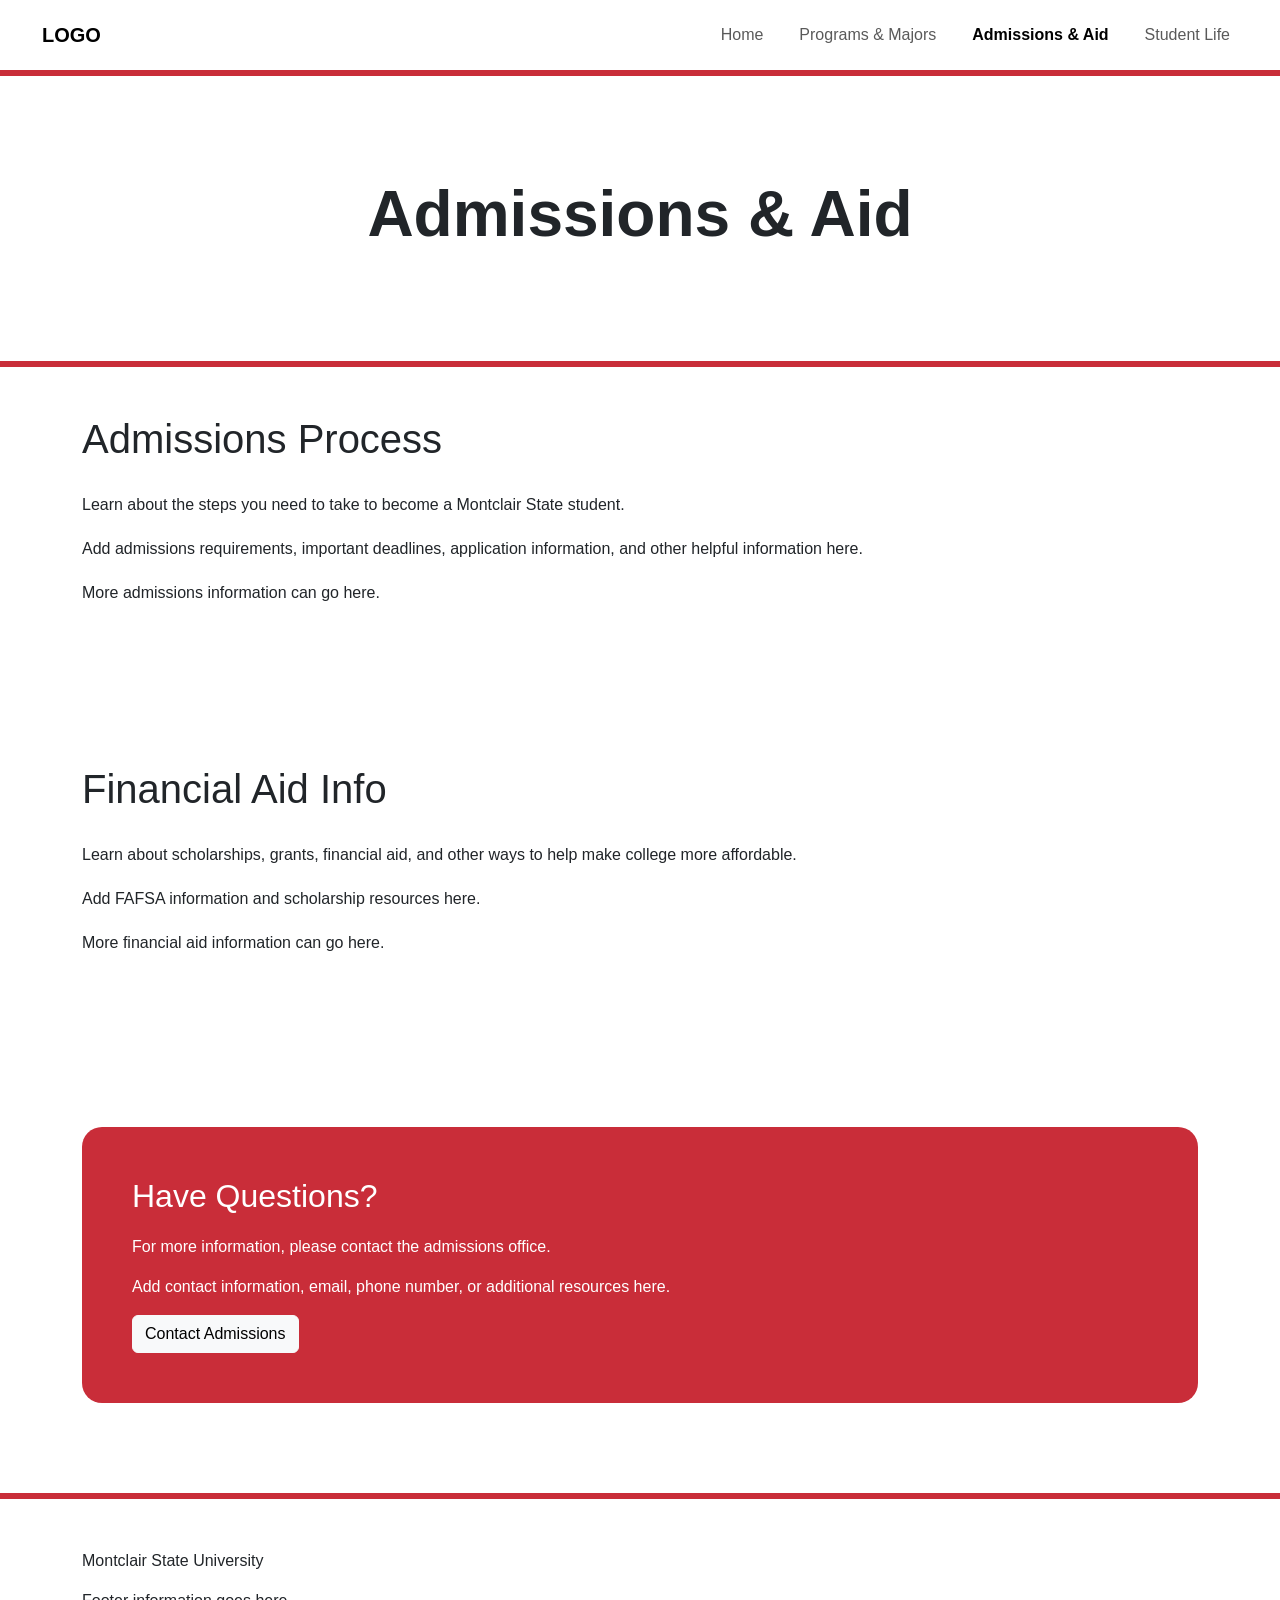
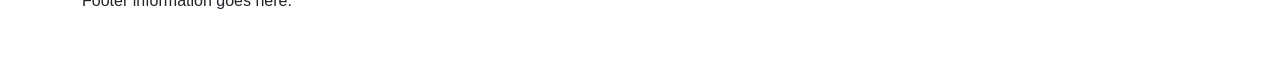
==== admissions.html @ e53df40c "fix" ====
<!DOCTYPE html>
<html lang="en">
<head>
    <meta charset="UTF-8">
    <meta name="viewport" content="width=device-width, initial-scale=1.0">

    <title>Admissions & Aid | Montclair State University</title>

    <link href="https://cdn.jsdelivr.net/npm/bootstrap@5.3.3/dist/css/bootstrap.min.css"
          rel="stylesheet">

    <link rel="stylesheet" href="style.css">
</head>

<body>


    <!-- ==================== NAVBAR ==================== -->
    <nav class="navbar navbar-expand-lg">

        <div class="container-fluid">

            <a class="navbar-brand" href="index.html">
                LOGO
            </a>

            <button class="navbar-toggler"
                    type="button"
                    data-bs-toggle="collapse"
                    data-bs-target="#mainNav">

                <span class="navbar-toggler-icon"></span>

            </button>

            <div class="collapse navbar-collapse" id="mainNav">

                <ul class="navbar-nav ms-auto">

                    <li class="nav-item">
                        <a class="nav-link" href="index.html">
                            Home
                        </a>
                    </li>

                    <li class="nav-item">
                        <a class="nav-link" href="#">
                            Programs & Majors
                        </a>
                    </li>

                    <li class="nav-item">
                        <a class="nav-link active" href="admissions.html">
                            Admissions & Aid
                        </a>
                    </li>

                    <li class="nav-item">
                        <a class="nav-link" href="student-life.html">
                            Student Life
                        </a>
                    </li>

                </ul>

            </div>

        </div>

    </nav>


    <!-- ==================== PAGE TITLE ==================== -->
    <header class="page-header text-center">

        <div class="container">

            <h1>Admissions & Aid</h1>

        </div>

    </header>


    <!-- ==================== ADMISSIONS PROCESS ==================== -->
    <section class="admissions-process py-5">

        <div class="container">

            <h2>Admissions Process</h2>

            <div class="content-placeholder">

                <p>
                    Learn about the steps you need to take to become a
                    Montclair State student.
                </p>

                <p>
                    Add admissions requirements, important deadlines,
                    application information, and other helpful information
                    here.
                </p>

                <p>
                    More admissions information can go here.
                </p>

            </div>

        </div>

    </section>


    <!-- ==================== FINANCIAL AID ==================== -->
    <section class="financial-aid py-5">

        <div class="container">

            <h2>Financial Aid Info</h2>

            <div class="content-placeholder">

                <p>
                    Learn about scholarships, grants, financial aid,
                    and other ways to help make college more affordable.
                </p>

                <p>
                    Add FAFSA information and scholarship resources here.
                </p>

                <p>
                    More financial aid information can go here.
                </p>

            </div>

        </div>

    </section>


    <!-- ==================== CONTACT ==================== -->
    <section class="contact-section">

        <div class="container">

            <div class="contact-box">

                <h2>Have Questions?</h2>

                <p>
                    For more information, please contact the admissions
                    office.
                </p>

                <p>
                    Add contact information, email, phone number, or
                    additional resources here.
                </p>

                <a href="#" class="btn btn-light">
                    Contact Admissions
                </a>

            </div>

        </div>

    </section>


    <!-- ==================== FOOTER ==================== -->
    <footer>

        <div class="container">

            <p>Montclair State University</p>
            <p>Footer information goes here.</p>

        </div>

    </footer>


    <script src="https://cdn.jsdelivr.net/npm/bootstrap@5.3.3/dist/js/bootstrap.bundle.min.js"></script>

</body>
</html>
---- style.css ----
/* ========================================
   GENERAL
======================================== */

body {
    margin: 0;
    font-family: Arial, sans-serif;
}

section {
    width: 100%;
}


/* ========================================
   NAVBAR
======================================== */

.navbar {
    border-bottom: 6px solid #c92d39;
    padding: 15px 30px;
}

.navbar-brand {
    font-weight: bold;
}

.nav-link {
    margin-left: 20px;
}

.nav-link.active {
    font-weight: bold;
}


/* ========================================
   HOME - HERO
======================================== */

.hero {
    min-height: 500px;
    display: flex;
    flex-direction: column;
    justify-content: center;
    position: relative;
}

.hero-video {
    height: 250px;
    background-color: #ddd;
    display: flex;
    align-items: center;
    justify-content: center;
}

.hero-content {
    padding: 50px 20px;
}

.hero h1 {
    font-size: 3.5rem;
    font-weight: bold;
}


/* ========================================
   BUTTONS
======================================== */

.btn-primary {
    background-color: #c92d39;
    border-color: #c92d39;
}

.btn-primary:hover {
    background-color: #a9232e;
    border-color: #a9232e;
}


/* ========================================
   RED HAWKS
======================================== */

.red-hawks-section {
    background-color: #c92d39;
    color: white;
    padding: 60px 0;
}

.red-hawks-section img {
    max-height: 300px;
}

.red-hawks-section h2 {
    font-size: 2.5rem;
}


/* ========================================
   WHY MSU
======================================== */

.why-msu {
    padding: 60px 0;
}

.why-msu h2 {
    font-size: 2.5rem;
}

.why-msu .carousel img {
    height: 350px;
    object-fit: cover;
}


/* ========================================
   PROGRAM SPOTLIGHT
======================================== */

.program-spotlight {
    padding: 60px 0;
}

.section-title {
    margin-bottom: 40px;
}

.program-card {
    border: 3px solid #c92d39;
    overflow: hidden;
    height: 100%;
}

.program-card img {
    width: 100%;
    height: 250px;
    object-fit: cover;
}

.program-card-content {
    padding: 20px;
}

.program-card-content h3 {
    margin-bottom: 10px;
}


/* ========================================
   PAGE HEADERS
======================================== */

.page-header {
    padding: 100px 0;
    border-bottom: 6px solid #c92d39;
}

.page-header h1 {
    font-size: 4rem;
    font-weight: bold;
}


/* ========================================
   ADMISSIONS
======================================== */

.admissions-process,
.financial-aid {
    min-height: 350px;
}

.admissions-process h2,
.financial-aid h2 {
    font-size: 2.5rem;
    margin-bottom: 30px;
}

.content-placeholder {
    max-width: 800px;
}

.content-placeholder p {
    margin-bottom: 20px;
}


/* ========================================
   CONTACT
======================================== */

.contact-section {
    padding: 60px 0;
}

.contact-box {
    background-color: #c92d39;
    color: white;
    padding: 50px;
    border-radius: 20px;
}

.contact-box h2 {
    margin-bottom: 20px;
}


/* ========================================
   STUDENT LIFE
======================================== */

.student-life-intro {
    padding: 50px 0;
}

.student-life-cards {
    padding-bottom: 60px;
}

.life-card {
    display: block;
    text-decoration: none;
    background-color: #c92d39;
    color: white;
    overflow: hidden;
    border-radius: 20px;
}

.life-card img {
    width: 100%;
    height: 300px;
    object-fit: cover;
}

.life-card-title {
    padding: 25px;
    text-align: center;
}

.life-card-title h2 {
    margin: 0;
}


/* ========================================
   FOOTER
======================================== */

footer {
    border-top: 6px solid #c92d39;
    padding: 50px 0;
    margin-top: 30px;
}


/* ========================================
   RESPONSIVE
======================================== */

@media (max-width: 768px) {

    .hero h1 {
        font-size: 2.5rem;
    }

    .page-header h1 {
        font-size: 2.8rem;
    }

    .red-hawks-section {
        text-align: center;
    }

    .life-card img {
        height: 250px;
    }

}
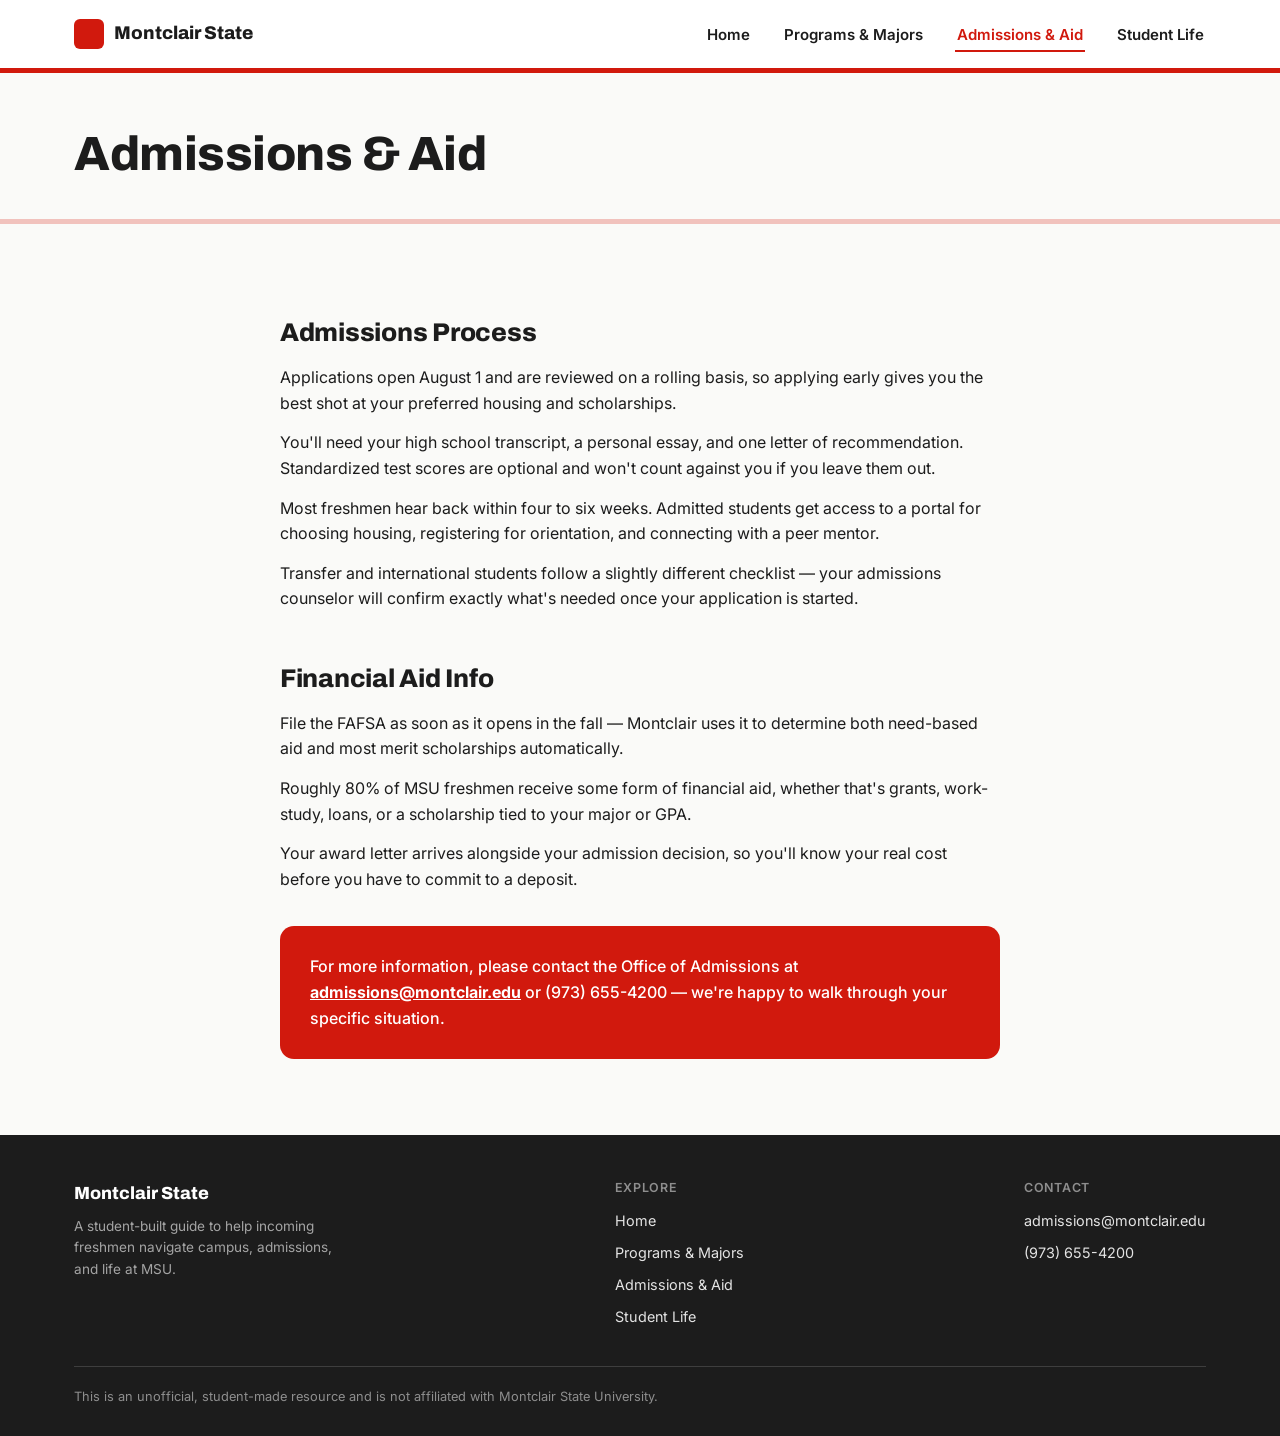
==== commit 04e8449c: "Refactor website structure and styles for Montclair State University - Updated index.html to enhance" ====
--- a/admissions.html
+++ b/admissions.html
@@ -1,191 +1,104 @@
-<!DOCTYPE html>
-<html lang="en">
-<head>
-    <meta charset="UTF-8">
-    <meta name="viewport" content="width=device-width, initial-scale=1.0">
+<!doctype html>
+<html lang="en" data-bs-theme="light">
+    <head>
+        <title>Admissions &amp; Aid | Montclair State University</title>
+        <meta charset="utf-8" />
+        <meta name="viewport" content="width=device-width, initial-scale=1" />
 
-    <title>Admissions & Aid | Montclair State University</title>
+        <link rel="preconnect" href="https://fonts.googleapis.com" />
+        <link rel="preconnect" href="https://fonts.gstatic.com" crossorigin />
+        <link href="https://fonts.googleapis.com/css2?family=Archivo:wght@600;700;800;900&family=Inter:wght@400;500;600;700&display=swap" rel="stylesheet" />
 
-    <link href="https://cdn.jsdelivr.net/npm/bootstrap@5.3.3/dist/css/bootstrap.min.css"
-          rel="stylesheet">
+        <link
+            href="https://cdn.jsdelivr.net/npm/bootstrap@5.3.8/dist/css/bootstrap.min.css"
+            rel="stylesheet"
+            integrity="sha384-sRIl4kxILFvY47J16cr9ZwB07vP4J8+LH7qKQnuqkuIAvNWLzeN8tE5YBujZqJLB"
+            crossorigin="anonymous"
+        />
+        <link rel="stylesheet" href="style.css" />
+    </head>
 
-    <link rel="stylesheet" href="style.css">
-</head>
+    <body>
+        <header class="site-header">
+            <nav class="nav">
+                <a href="index.html" class="nav-logo">
+                    <span class="mark" aria-hidden="true"></span>
+                    Montclair State
+                </a>
+                <button class="nav-toggle" id="navToggle" aria-label="Toggle navigation" aria-expanded="false">☰</button>
+                <ul class="nav-links" id="navLinks">
+                    <li><a href="index.html">Home</a></li>
+                    <li><a href="#">Programs &amp; Majors</a></li>
+                    <li><a href="admissions.html" aria-current="page">Admissions &amp; Aid</a></li>
+                    <li><a href="student-life.html">Student Life</a></li>
+                </ul>
+            </nav>
+        </header>
 
-<body>
+        <main>
+            <section class="page-hero">
+                <div class="wrap">
+                    <h1>Admissions &amp; Aid</h1>
+                </div>
+            </section>
 
+            <hr class="section-rule" />
 
-    <!-- ==================== NAVBAR ==================== -->
-    <nav class="navbar navbar-expand-lg">
+            <div class="wrap">
+                <section class="admissions-section">
+                    <h2>Admissions Process</h2>
+                    <p>Applications open August 1 and are reviewed on a rolling basis, so applying early gives you the best shot at your preferred housing and scholarships.</p>
+                    <p>You'll need your high school transcript, a personal essay, and one letter of recommendation. Standardized test scores are optional and won't count against you if you leave them out.</p>
+                    <p>Most freshmen hear back within four to six weeks. Admitted students get access to a portal for choosing housing, registering for orientation, and connecting with a peer mentor.</p>
+                    <p>Transfer and international students follow a slightly different checklist — your admissions counselor will confirm exactly what's needed once your application is started.</p>
 
-        <div class="container-fluid">
+                    <h2>Financial Aid Info</h2>
+                    <p>File the FAFSA as soon as it opens in the fall — Montclair uses it to determine both need-based aid and most merit scholarships automatically.</p>
+                    <p>Roughly 80% of MSU freshmen receive some form of financial aid, whether that's grants, work-study, loans, or a scholarship tied to your major or GPA.</p>
+                    <p>Your award letter arrives alongside your admission decision, so you'll know your real cost before you have to commit to a deposit.</p>
 
-            <a class="navbar-brand" href="index.html">
-                LOGO
-            </a>
+                    <div class="contact-callout">
+                        <p>For more information, please contact the Office of Admissions at <a href="mailto:admissions@montclair.edu">admissions@montclair.edu</a> or (973) 655-4200 — we're happy to walk through your specific situation.</p>
+                    </div>
+                </section>
+            </div>
+        </main>
 
-            <button class="navbar-toggler"
-                    type="button"
-                    data-bs-toggle="collapse"
-                    data-bs-target="#mainNav">
+        <footer class="site-footer">
+            <div class="wrap">
+                <div class="footer-grid">
+                    <div class="footer-brand">
+                        Montclair State
+                        <p>A student-built guide to help incoming freshmen navigate campus, admissions, and life at MSU.</p>
+                    </div>
+                    <div class="footer-col">
+                        <h4>Explore</h4>
+                        <ul>
+                            <li><a href="index.html">Home</a></li>
+                            <li><a href="#">Programs &amp; Majors</a></li>
+                            <li><a href="admissions.html">Admissions &amp; Aid</a></li>
+                            <li><a href="student-life.html">Student Life</a></li>
+                        </ul>
+                    </div>
+                    <div class="footer-col">
+                        <h4>Contact</h4>
+                        <ul>
+                            <li><a href="mailto:admissions@montclair.edu">admissions@montclair.edu</a></li>
+                            <li><a href="tel:19736554200">(973) 655-4200</a></li>
+                        </ul>
+                    </div>
+                </div>
+                <div class="footer-bottom">
+                    This is an unofficial, student-made resource and is not affiliated with Montclair State University.
+                </div>
+            </div>
+        </footer>
 
-                <span class="navbar-toggler-icon"></span>
-
-            </button>
-
-            <div class="collapse navbar-collapse" id="mainNav">
-
-                <ul class="navbar-nav ms-auto">
-
-                    <li class="nav-item">
-                        <a class="nav-link" href="index.html">
-                            Home
-                        </a>
-                    </li>
-
-                    <li class="nav-item">
-                        <a class="nav-link" href="#">
-                            Programs & Majors
-                        </a>
-                    </li>
-
-                    <li class="nav-item">
-                        <a class="nav-link active" href="admissions.html">
-                            Admissions & Aid
-                        </a>
-                    </li>
-
-                    <li class="nav-item">
-                        <a class="nav-link" href="student-life.html">
-                            Student Life
-                        </a>
-                    </li>
-
-                </ul>
-
-            </div>
-
-        </div>
-
-    </nav>
-
-
-    <!-- ==================== PAGE TITLE ==================== -->
-    <header class="page-header text-center">
-
-        <div class="container">
-
-            <h1>Admissions & Aid</h1>
-
-        </div>
-
-    </header>
-
-
-    <!-- ==================== ADMISSIONS PROCESS ==================== -->
-    <section class="admissions-process py-5">
-
-        <div class="container">
-
-            <h2>Admissions Process</h2>
-
-            <div class="content-placeholder">
-
-                <p>
-                    Learn about the steps you need to take to become a
-                    Montclair State student.
-                </p>
-
-                <p>
-                    Add admissions requirements, important deadlines,
-                    application information, and other helpful information
-                    here.
-                </p>
-
-                <p>
-                    More admissions information can go here.
-                </p>
-
-            </div>
-
-        </div>
-
-    </section>
-
-
-    <!-- ==================== FINANCIAL AID ==================== -->
-    <section class="financial-aid py-5">
-
-        <div class="container">
-
-            <h2>Financial Aid Info</h2>
-
-            <div class="content-placeholder">
-
-                <p>
-                    Learn about scholarships, grants, financial aid,
-                    and other ways to help make college more affordable.
-                </p>
-
-                <p>
-                    Add FAFSA information and scholarship resources here.
-                </p>
-
-                <p>
-                    More financial aid information can go here.
-                </p>
-
-            </div>
-
-        </div>
-
-    </section>
-
-
-    <!-- ==================== CONTACT ==================== -->
-    <section class="contact-section">
-
-        <div class="container">
-
-            <div class="contact-box">
-
-                <h2>Have Questions?</h2>
-
-                <p>
-                    For more information, please contact the admissions
-                    office.
-                </p>
-
-                <p>
-                    Add contact information, email, phone number, or
-                    additional resources here.
-                </p>
-
-                <a href="#" class="btn btn-light">
-                    Contact Admissions
-                </a>
-
-            </div>
-
-        </div>
-
-    </section>
-
-
-    <!-- ==================== FOOTER ==================== -->
-    <footer>
-
-        <div class="container">
-
-            <p>Montclair State University</p>
-            <p>Footer information goes here.</p>
-
-        </div>
-
-    </footer>
-
-
-    <script src="https://cdn.jsdelivr.net/npm/bootstrap@5.3.3/dist/js/bootstrap.bundle.min.js"></script>
-
-</body>
+        <script
+            src="https://cdn.jsdelivr.net/npm/bootstrap@5.3.8/dist/js/bootstrap.bundle.min.js"
+            integrity="sha384-FKyoEForCGlyvwx9Hj09JcYn3nv7wiPVlz7YYwJrWVcXK/BmnVDxM+D2scQbITxI"
+            crossorigin="anonymous"
+        ></script>
+        <script src="scripts.js"></script>
+    </body>
 </html>
--- a/style.css
+++ b/style.css
@@ -1,281 +1,579 @@
-/* ========================================
-   GENERAL
-======================================== */
+/* =========================================================
+   Montclair State — Freshman Guide
+   Design tokens
+   ========================================================= */
+:root {
+  --red: #d1190d;
+  --red-dark: #a11409;
+  --ink: #1c1c1c;
+  --gray: #6b6b6e;
+  --gray-light: #e4e3e0;
+  --bg: #fafaf8;
+  --white: #ffffff;
+
+  --font-display: "Archivo", "Helvetica Neue", Arial, sans-serif;
+  --font-body: "Inter", -apple-system, "Segoe UI", Roboto, sans-serif;
+
+  --rule: 5px;
+  --arch: 120px 120px 10px 10px;
+}
+
+* { box-sizing: border-box; }
+
+html { scroll-behavior: smooth; }
 
 body {
-    margin: 0;
-    font-family: Arial, sans-serif;
-}
-
-section {
+  margin: 0;
+  font-family: var(--font-body);
+  color: var(--ink);
+  background: var(--bg);
+  -webkit-font-smoothing: antialiased;
+}
+
+a { color: inherit; text-decoration: none; }
+
+img { max-width: 100%; display: block; }
+
+.wrap {
+  max-width: 1180px;
+  margin: 0 auto;
+  padding: 0 24px;
+}
+
+h1, h2, h3, .display {
+  font-family: var(--font-display);
+  font-weight: 800;
+  line-height: 1.05;
+  letter-spacing: -0.01em;
+  margin: 0;
+}
+
+p { line-height: 1.6; color: var(--ink); }
+
+.section-rule {
+  border: none;
+  border-top: var(--rule) solid var(--red);
+  margin: 0;
+}
+
+/* =========================================================
+   Navbar
+   ========================================================= */
+.site-header {
+  position: sticky;
+  top: 0;
+  z-index: 50;
+  background: var(--white);
+  border-bottom: var(--rule) solid var(--red);
+}
+
+.nav {
+  max-width: 1180px;
+  margin: 0 auto;
+  padding: 0 24px;
+  display: flex;
+  align-items: center;
+  justify-content: space-between;
+  min-height: 68px;
+}
+
+.nav-logo {
+  font-family: var(--font-display);
+  font-weight: 800;
+  font-size: 1.15rem;
+  display: flex;
+  align-items: center;
+  gap: 10px;
+  white-space: nowrap;
+}
+
+.nav-logo .mark {
+  width: 30px;
+  height: 30px;
+  background: var(--red);
+  border-radius: 6px;
+  flex: none;
+}
+
+.nav-links {
+  display: flex;
+  align-items: center;
+  gap: 30px;
+  list-style: none;
+  margin: 0;
+  padding: 0;
+}
+
+.nav-links a {
+  font-size: 0.94rem;
+  font-weight: 600;
+  color: var(--ink);
+  padding: 6px 2px;
+  border-bottom: 2px solid transparent;
+  transition: border-color 0.15s ease, color 0.15s ease;
+}
+
+.nav-links a:hover { color: var(--red); }
+
+.nav-links a[aria-current="page"] {
+  color: var(--red);
+  border-bottom-color: var(--red);
+}
+
+.nav-toggle {
+  display: none;
+  background: none;
+  border: none;
+  font-size: 1.6rem;
+  line-height: 1;
+  cursor: pointer;
+  color: var(--ink);
+}
+
+@media (max-width: 800px) {
+  .nav-toggle { display: block; }
+  .nav-links {
+    position: absolute;
+    top: 68px;
+    left: 0;
+    right: 0;
+    background: var(--white);
+    flex-direction: column;
+    align-items: flex-start;
+    gap: 0;
+    border-bottom: var(--rule) solid var(--red);
+    max-height: 0;
+    overflow: hidden;
+    transition: max-height 0.25s ease;
+  }
+  .nav-links.open { max-height: 320px; }
+  .nav-links li { width: 100%; }
+  .nav-links a {
+    display: block;
     width: 100%;
-}
-
-
-/* ========================================
-   NAVBAR
-======================================== */
-
-.navbar {
-    border-bottom: 6px solid #c92d39;
-    padding: 15px 30px;
-}
-
-.navbar-brand {
-    font-weight: bold;
-}
-
-.nav-link {
-    margin-left: 20px;
-}
-
-.nav-link.active {
-    font-weight: bold;
-}
-
-
-/* ========================================
-   HOME - HERO
-======================================== */
-
+    padding: 14px 24px;
+    border-bottom: 1px solid var(--gray-light);
+  }
+}
+
+/* =========================================================
+   Hero
+   ========================================================= */
 .hero {
-    min-height: 500px;
-    display: flex;
-    flex-direction: column;
-    justify-content: center;
-    position: relative;
+  padding: 64px 0 56px;
 }
 
 .hero-video {
-    height: 250px;
-    background-color: #ddd;
-    display: flex;
-    align-items: center;
-    justify-content: center;
-}
-
-.hero-content {
-    padding: 50px 20px;
-}
+  aspect-ratio: 21 / 9;
+  background:
+    repeating-linear-gradient(135deg, #ececea 0 14px, #f4f3f1 14px 28px);
+  border-radius: 4px;
+  display: flex;
+  align-items: center;
+  justify-content: center;
+  color: var(--gray);
+  font-size: 0.85rem;
+  font-weight: 600;
+  margin-bottom: 36px;
+  position: relative;
+  overflow: hidden;
+}
+
+.hero-video::before {
+  content: "▶";
+  position: absolute;
+  width: 52px;
+  height: 52px;
+  border-radius: 50%;
+  background: var(--white);
+  color: var(--red);
+  display: flex;
+  align-items: center;
+  justify-content: center;
+  font-size: 1.1rem;
+  box-shadow: 0 6px 18px rgba(0,0,0,0.12);
+}
+
+.hero-body { max-width: 640px; }
 
 .hero h1 {
-    font-size: 3.5rem;
-    font-weight: bold;
-}
-
-
-/* ========================================
-   BUTTONS
-======================================== */
+  font-size: clamp(2.4rem, 5vw, 3.6rem);
+  margin-bottom: 10px;
+}
+
+.hero .subtitle {
+  font-size: 1.15rem;
+  color: var(--gray);
+  margin-bottom: 26px;
+}
 
 .btn-primary {
-    background-color: #c92d39;
-    border-color: #c92d39;
-}
-
-.btn-primary:hover {
-    background-color: #a9232e;
-    border-color: #a9232e;
-}
-
-
-/* ========================================
-   RED HAWKS
-======================================== */
-
-.red-hawks-section {
-    background-color: #c92d39;
-    color: white;
-    padding: 60px 0;
-}
-
-.red-hawks-section img {
-    max-height: 300px;
-}
-
-.red-hawks-section h2 {
-    font-size: 2.5rem;
-}
-
-
-/* ========================================
-   WHY MSU
-======================================== */
-
-.why-msu {
-    padding: 60px 0;
-}
-
-.why-msu h2 {
-    font-size: 2.5rem;
-}
-
-.why-msu .carousel img {
-    height: 350px;
-    object-fit: cover;
-}
-
-
-/* ========================================
-   PROGRAM SPOTLIGHT
-======================================== */
-
-.program-spotlight {
-    padding: 60px 0;
-}
-
-.section-title {
-    margin-bottom: 40px;
-}
-
-.program-card {
-    border: 3px solid #c92d39;
-    overflow: hidden;
-    height: 100%;
-}
-
-.program-card img {
-    width: 100%;
-    height: 250px;
-    object-fit: cover;
-}
-
-.program-card-content {
-    padding: 20px;
-}
-
-.program-card-content h3 {
-    margin-bottom: 10px;
-}
-
-
-/* ========================================
-   PAGE HEADERS
-======================================== */
-
-.page-header {
-    padding: 100px 0;
-    border-bottom: 6px solid #c92d39;
-}
-
-.page-header h1 {
-    font-size: 4rem;
-    font-weight: bold;
-}
-
-
-/* ========================================
-   ADMISSIONS
-======================================== */
-
-.admissions-process,
-.financial-aid {
-    min-height: 350px;
-}
-
-.admissions-process h2,
-.financial-aid h2 {
-    font-size: 2.5rem;
-    margin-bottom: 30px;
-}
-
-.content-placeholder {
-    max-width: 800px;
-}
-
-.content-placeholder p {
-    margin-bottom: 20px;
-}
-
-
-/* ========================================
-   CONTACT
-======================================== */
-
-.contact-section {
-    padding: 60px 0;
-}
-
-.contact-box {
-    background-color: #c92d39;
-    color: white;
-    padding: 50px;
-    border-radius: 20px;
-}
-
-.contact-box h2 {
-    margin-bottom: 20px;
-}
-
-
-/* ========================================
-   STUDENT LIFE
-======================================== */
-
-.student-life-intro {
-    padding: 50px 0;
-}
-
-.student-life-cards {
-    padding-bottom: 60px;
+  display: inline-block;
+  background: var(--red);
+  color: var(--white);
+  font-weight: 700;
+  font-size: 0.95rem;
+  padding: 13px 30px;
+  border-radius: 999px;
+  border: none;
+  cursor: pointer;
+  transition: background 0.15s ease, transform 0.15s ease;
+}
+
+.btn-primary:hover { background: var(--red-dark); color: var(--white); }
+.btn-primary:active { transform: scale(0.98); }
+
+/* =========================================================
+   Red Hawks band
+   ========================================================= */
+.hawk-band {
+  background: var(--red);
+  color: var(--white);
+  padding: 48px 0;
+  overflow: hidden;
+}
+
+.hawk-band .wrap {
+  display: grid;
+  grid-template-columns: 190px 1fr;
+  gap: 40px;
+  align-items: center;
+}
+
+.hawk-mark { width: 150px; height: 150px; flex: none; }
+
+.hawk-band h2 {
+  font-size: clamp(1.8rem, 3vw, 2.4rem);
+  margin-bottom: 12px;
+  color: var(--white);
+}
+
+.hawk-band p {
+  color: rgba(255,255,255,0.92);
+  max-width: 60ch;
+  margin: 0;
+}
+
+@media (max-width: 700px) {
+  .hawk-band .wrap { grid-template-columns: 1fr; text-align: left; }
+  .hawk-mark { width: 100px; height: 100px; }
+}
+
+/* =========================================================
+   Why MSU + Carousel
+   ========================================================= */
+.why-section {
+  padding: 64px 0;
+}
+
+.why-grid {
+  display: grid;
+  grid-template-columns: 0.9fr 1.1fr;
+  gap: 56px;
+  align-items: start;
+}
+
+.why-grid h2 { font-size: 2rem; margin-bottom: 16px; }
+.why-grid p { color: var(--gray); margin-bottom: 14px; }
+
+.carousel-box {
+  border: 2px solid var(--ink);
+  border-radius: 8px;
+  aspect-ratio: 4 / 3;
+  position: relative;
+  overflow: hidden;
+  background: var(--gray-light);
+}
+
+.carousel-slide {
+  position: absolute;
+  inset: 0;
+  display: none;
+  align-items: center;
+  justify-content: center;
+  flex-direction: column;
+  gap: 8px;
+  font-weight: 700;
+  color: var(--ink);
+  text-align: center;
+  padding: 24px;
+}
+
+.carousel-slide.active { display: flex; }
+
+.carousel-slide span {
+  font-family: var(--font-body);
+  font-weight: 500;
+  font-size: 0.85rem;
+  color: var(--gray);
+}
+
+.carousel-btn {
+  position: absolute;
+  top: 50%;
+  transform: translateY(-50%);
+  width: 38px;
+  height: 38px;
+  border-radius: 50%;
+  border: 2px solid var(--ink);
+  background: var(--white);
+  cursor: pointer;
+  font-size: 1rem;
+  display: flex;
+  align-items: center;
+  justify-content: center;
+}
+
+.carousel-btn.prev { left: 12px; }
+.carousel-btn.next { right: 12px; }
+.carousel-btn:hover { background: var(--ink); color: var(--white); }
+
+.carousel-dots {
+  position: absolute;
+  bottom: 12px;
+  left: 0;
+  right: 0;
+  display: flex;
+  justify-content: center;
+  gap: 6px;
+}
+
+.carousel-dots button {
+  width: 7px;
+  height: 7px;
+  border-radius: 50%;
+  border: none;
+  background: rgba(28,28,28,0.25);
+  cursor: pointer;
+  padding: 0;
+}
+
+.carousel-dots button.active { background: var(--ink); }
+
+@media (max-width: 800px) {
+  .why-grid { grid-template-columns: 1fr; gap: 32px; }
+}
+
+/* =========================================================
+   Program Spotlight
+   ========================================================= */
+.spotlight-section { padding: 8px 0 72px; }
+
+.spotlight-pill {
+  background: var(--red);
+  color: var(--white);
+  display: inline-block;
+  padding: 12px 30px;
+  border-radius: 999px;
+  font-family: var(--font-display);
+  font-weight: 800;
+  font-size: 1.3rem;
+  margin-bottom: 34px;
+}
+
+.spotlight-grid {
+  display: grid;
+  grid-template-columns: repeat(3, 1fr);
+  gap: 26px;
+}
+
+.spotlight-card {
+  border: 2px solid var(--ink);
+  border-radius: var(--arch);
+  overflow: hidden;
+  background: var(--white);
+}
+
+.spotlight-card .img-placeholder {
+  aspect-ratio: 3 / 4;
+  border-bottom: 2px solid var(--ink);
+}
+
+.spotlight-card .card-body { padding: 18px 20px 22px; }
+
+.spotlight-card h3 { font-size: 1.05rem; margin-bottom: 6px; }
+
+.spotlight-card p {
+  font-size: 0.88rem;
+  color: var(--gray);
+  margin: 0;
+}
+
+@media (max-width: 800px) {
+  .spotlight-grid { grid-template-columns: 1fr; max-width: 340px; margin: 0 auto; }
+}
+
+/* =========================================================
+   Image placeholders (shared)
+   ========================================================= */
+.img-placeholder {
+  background:
+    repeating-linear-gradient(135deg, #ececea 0 14px, #f4f3f1 14px 28px);
+  display: flex;
+  align-items: center;
+  justify-content: center;
+  color: var(--gray);
+  font-size: 0.78rem;
+  font-weight: 600;
+  letter-spacing: 0.02em;
+}
+
+/* =========================================================
+   Page header (Admissions / Student Life)
+   ========================================================= */
+.page-hero {
+  padding: 56px 0 40px;
+}
+
+.page-hero h1 {
+  font-size: clamp(2.2rem, 4.5vw, 3rem);
+}
+
+/* =========================================================
+   Admissions page
+   ========================================================= */
+.admissions-section {
+  padding: 56px 0;
+  max-width: 720px;
+  margin: 0 auto;
+}
+
+.admissions-section + .admissions-section { padding-top: 0; }
+
+.admissions-section h2 {
+  font-size: 1.6rem;
+  margin-bottom: 18px;
+  padding-top: 40px;
+}
+
+.admissions-section p { color: var(--ink); margin-bottom: 14px; }
+
+.contact-callout {
+  background: var(--red);
+  color: var(--white);
+  border-radius: 14px;
+  padding: 28px 30px;
+  margin-top: 34px;
+}
+
+.contact-callout p {
+  color: var(--white);
+  margin: 0;
+  font-weight: 500;
+}
+
+.contact-callout a {
+  text-decoration: underline;
+  font-weight: 700;
+}
+
+/* =========================================================
+   Student Life page
+   ========================================================= */
+.student-life-hero { padding: 56px 0 30px; }
+
+.caption-block {
+  max-width: 640px;
+  margin: 0 auto;
+  padding: 36px 0 48px;
+  text-align: left;
+}
+
+.caption-block p {
+  font-size: 1.1rem;
+  color: var(--gray);
+}
+
+.life-grid {
+  display: grid;
+  grid-template-columns: 1fr 1fr;
+  gap: 26px;
+  padding-bottom: 64px;
 }
 
 .life-card {
-    display: block;
-    text-decoration: none;
-    background-color: #c92d39;
-    color: white;
-    overflow: hidden;
-    border-radius: 20px;
-}
-
-.life-card img {
-    width: 100%;
-    height: 300px;
-    object-fit: cover;
-}
-
-.life-card-title {
-    padding: 25px;
-    text-align: center;
-}
-
-.life-card-title h2 {
-    margin: 0;
-}
-
-
-/* ========================================
-   FOOTER
-======================================== */
-
-footer {
-    border-top: 6px solid #c92d39;
-    padding: 50px 0;
-    margin-top: 30px;
-}
-
-
-/* ========================================
-   RESPONSIVE
-======================================== */
-
-@media (max-width: 768px) {
-
-    .hero h1 {
-        font-size: 2.5rem;
-    }
-
-    .page-header h1 {
-        font-size: 2.8rem;
-    }
-
-    .red-hawks-section {
-        text-align: center;
-    }
-
-    .life-card img {
-        height: 250px;
-    }
-
+  border-radius: var(--arch);
+  overflow: hidden;
+  border: 2px solid var(--ink);
+  background: var(--white);
+}
+
+.life-card .img-placeholder {
+  aspect-ratio: 5 / 4;
+}
+
+.life-card .card-body {
+  background: var(--ink);
+  color: var(--white);
+  padding: 14px 20px;
+}
+
+.life-card h3 { font-size: 1.1rem; color: var(--white); }
+
+@media (max-width: 700px) {
+  .life-grid { grid-template-columns: 1fr; max-width: 420px; margin: 0 auto; }
+}
+
+/* =========================================================
+   Footer
+   ========================================================= */
+.site-footer {
+  background: var(--ink);
+  color: var(--white);
+  padding: 46px 0 30px;
+  margin-top: 20px;
+}
+
+.footer-grid {
+  display: flex;
+  flex-wrap: wrap;
+  gap: 40px;
+  justify-content: space-between;
+  padding-bottom: 30px;
+  border-bottom: 1px solid rgba(255,255,255,0.15);
+}
+
+.footer-brand {
+  font-family: var(--font-display);
+  font-weight: 800;
+  font-size: 1.1rem;
+  max-width: 260px;
+}
+
+.footer-brand p {
+  font-family: var(--font-body);
+  font-weight: 400;
+  font-size: 0.85rem;
+  color: rgba(255,255,255,0.6);
+  margin-top: 8px;
+}
+
+.footer-col h4 {
+  font-size: 0.78rem;
+  text-transform: uppercase;
+  letter-spacing: 0.06em;
+  color: rgba(255,255,255,0.5);
+  margin: 0 0 12px;
+  font-weight: 600;
+}
+
+.footer-col ul { list-style: none; margin: 0; padding: 0; }
+.footer-col li { margin-bottom: 8px; }
+.footer-col a { font-size: 0.9rem; color: rgba(255,255,255,0.88); }
+.footer-col a:hover { color: var(--red); }
+
+.footer-bottom {
+  padding-top: 20px;
+  font-size: 0.8rem;
+  color: rgba(255,255,255,0.5);
+}
+
+/* Focus visibility for accessibility */
+a:focus-visible, button:focus-visible {
+  outline: 2px solid var(--red);
+  outline-offset: 2px;
+}
+
+@media (prefers-reduced-motion: reduce) {
+  * { transition: none !important; scroll-behavior: auto !important; }
 }
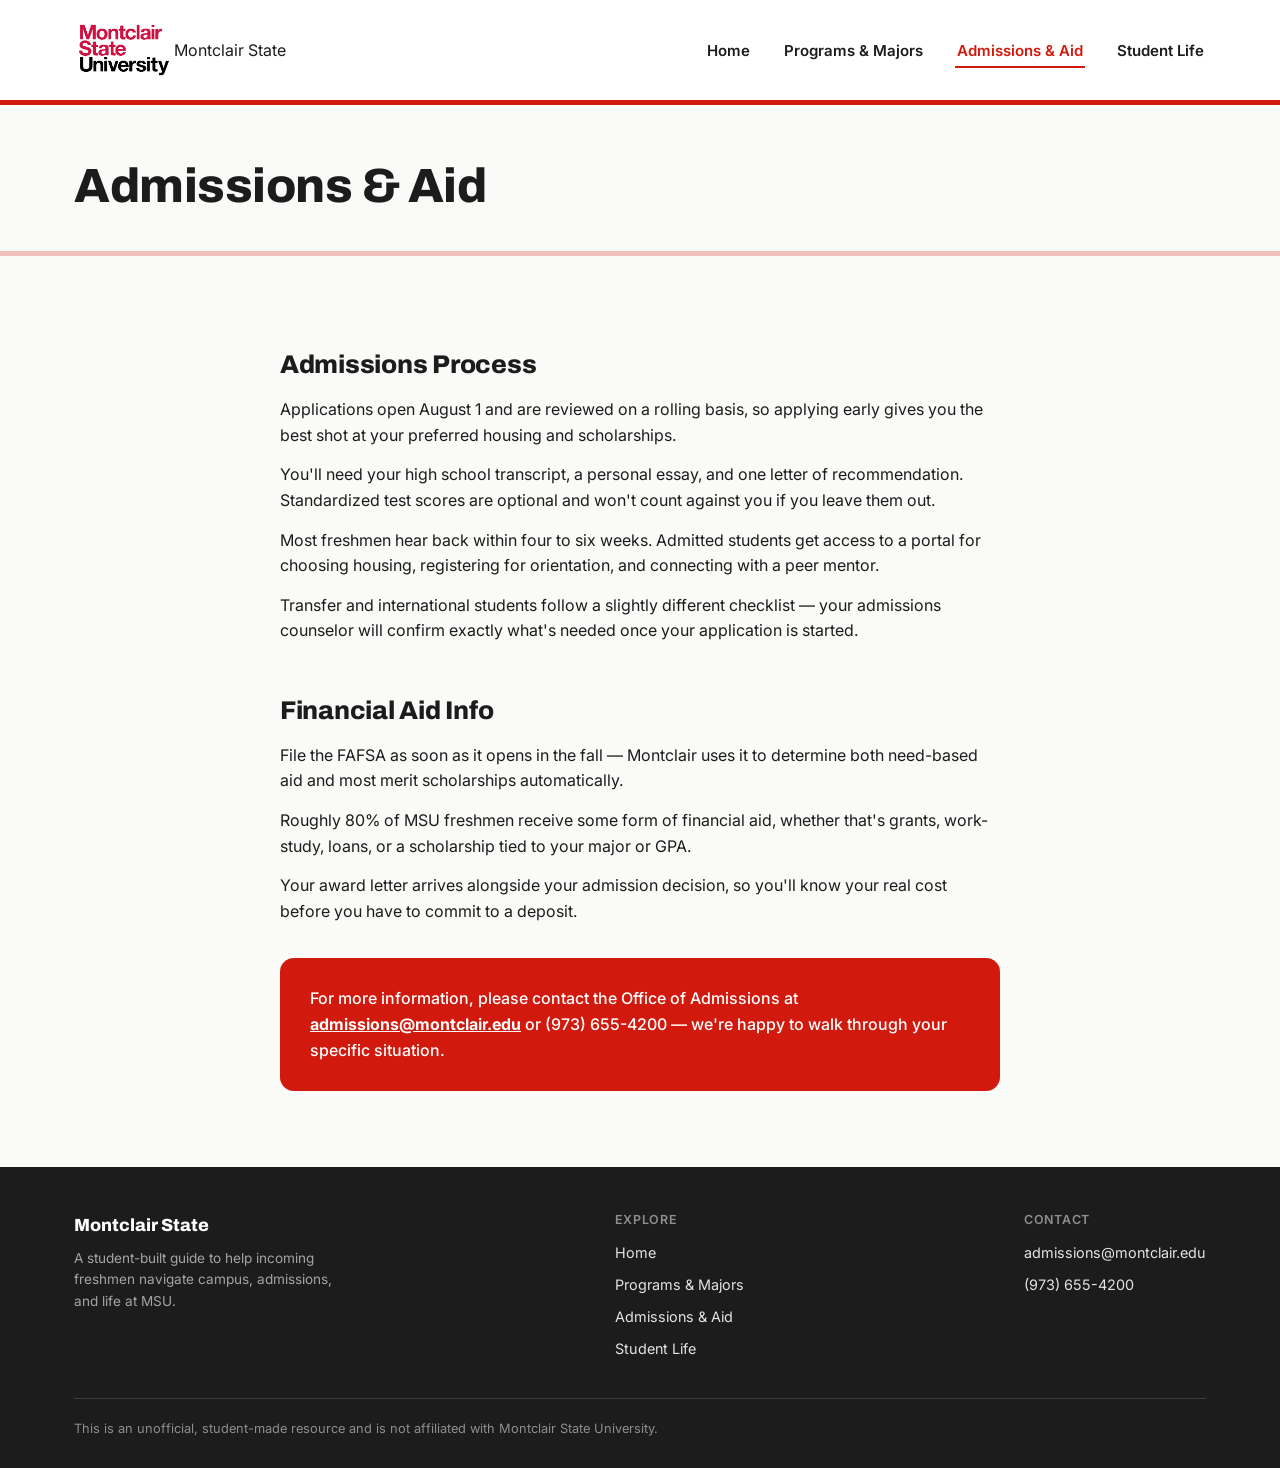
==== commit 968aa0d2: "fix video, also image uploads aren't working???" ====
--- a/admissions.html
+++ b/admissions.html
@@ -22,7 +22,7 @@
         <header class="site-header">
             <nav class="nav">
                 <a href="index.html" class="nav-logo">
-                    <span class="mark" aria-hidden="true"></span>
+                    <img src="msu-logo.png" alt="" aria-hidden="true" />
                     Montclair State
                 </a>
                 <button class="nav-toggle" id="navToggle" aria-label="Toggle navigation" aria-expanded="false">☰</button>
--- a/style.css
+++ b/style.css
@@ -78,20 +78,15 @@
 }
 
 .nav-logo {
-  font-family: var(--font-display);
-  font-weight: 800;
-  font-size: 1.15rem;
-  display: flex;
-  align-items: center;
-  gap: 10px;
+  display: flex;
+  align-items: center;
   white-space: nowrap;
 }
 
-.nav-logo .mark {
-  width: 30px;
-  height: 30px;
-  background: var(--red);
-  border-radius: 6px;
+.nav-logo img {
+  width: 100px;
+  height: 100px;
+  object-fit: contain;
   flex: none;
 }
 
@@ -165,25 +160,28 @@
 
 .hero-video {
   aspect-ratio: 21 / 9;
-  background:
-    repeating-linear-gradient(135deg, #ececea 0 14px, #f4f3f1 14px 28px);
   border-radius: 4px;
-  display: flex;
-  align-items: center;
-  justify-content: center;
-  color: var(--gray);
-  font-size: 0.85rem;
-  font-weight: 600;
   margin-bottom: 36px;
   position: relative;
   overflow: hidden;
 }
 
-.hero-video::before {
-  content: "▶";
+.hero-video video {
+  width: 100%;
+  height: 100%;
+  border: 0;
+  display: block;
+  object-fit: cover;
+}
+
+.video-play {
   position: absolute;
+  top: 50%;
+  left: 50%;
   width: 52px;
   height: 52px;
+  padding: 0 0 0 3px;
+  border: 0;
   border-radius: 50%;
   background: var(--white);
   color: var(--red);
@@ -192,7 +190,13 @@
   justify-content: center;
   font-size: 1.1rem;
   box-shadow: 0 6px 18px rgba(0,0,0,0.12);
-}
+  transform: translate(-50%, -50%);
+  cursor: pointer;
+  transition: opacity 0.15s ease, transform 0.15s ease;
+}
+
+.video-play:hover { transform: translate(-50%, -50%) scale(1.05); }
+.video-play.is-hidden { opacity: 0; pointer-events: none; }
 
 .hero-body { max-width: 640px; }
 
@@ -230,7 +234,7 @@
   background: var(--red);
   color: var(--white);
   padding: 48px 0;
-  overflow: hidden;
+  overflow: visible;
 }
 
 .hawk-band .wrap {
@@ -240,7 +244,15 @@
   align-items: center;
 }
 
-.hawk-mark { width: 150px; height: 150px; flex: none; }
+.hawk-mark {
+  width: 210px;
+  height: 210px;
+  object-fit: contain;
+  flex: none;
+  position: relative;
+  z-index: 1;
+  transform: translateY(16px);
+}
 
 .hawk-band h2 {
   font-size: clamp(1.8rem, 3vw, 2.4rem);
@@ -256,7 +268,11 @@
 
 @media (max-width: 700px) {
   .hawk-band .wrap { grid-template-columns: 1fr; text-align: left; }
-  .hawk-mark { width: 100px; height: 100px; }
+  .hawk-mark {
+    width: 140px;
+    height: 140px;
+    transform: translateY(10px);
+  }
 }
 
 /* =========================================================
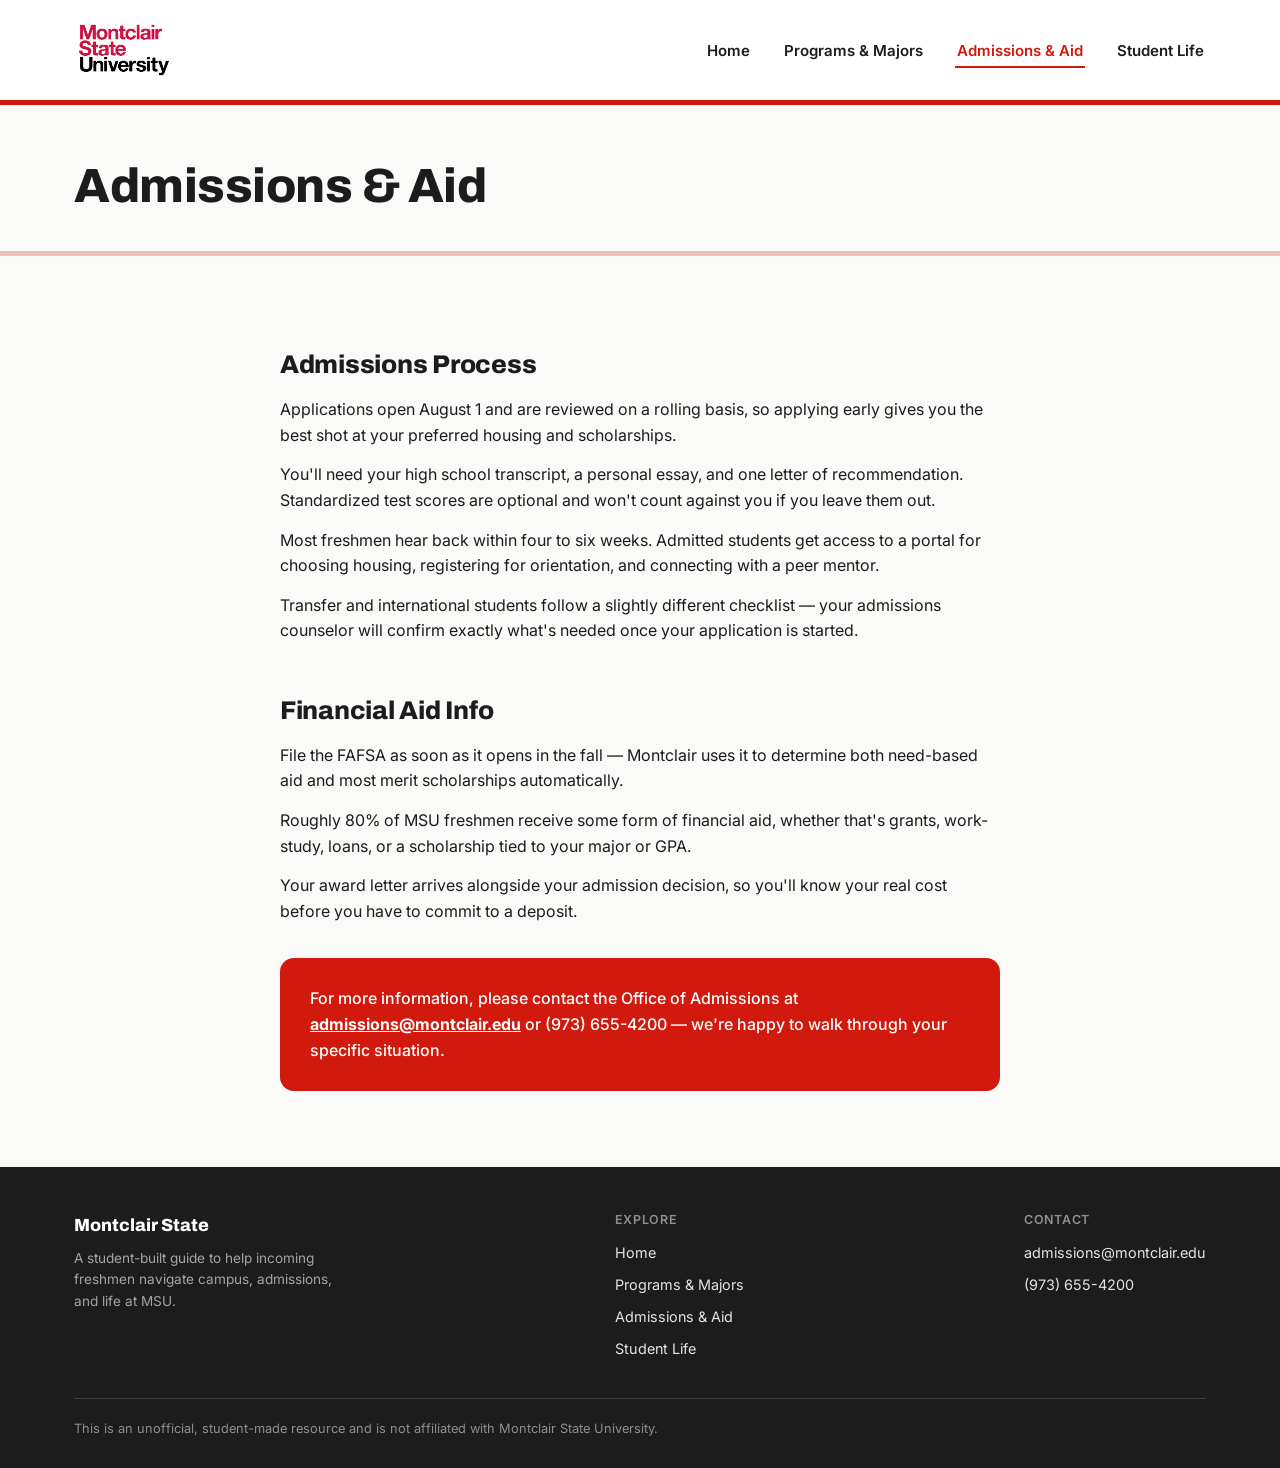
==== commit 1087eea1: "update scaling for cards and add more decription (images STILL arent working so i will probably add " ====
--- a/admissions.html
+++ b/admissions.html
@@ -23,12 +23,11 @@
             <nav class="nav">
                 <a href="index.html" class="nav-logo">
                     <img src="msu-logo.png" alt="" aria-hidden="true" />
-                    Montclair State
                 </a>
                 <button class="nav-toggle" id="navToggle" aria-label="Toggle navigation" aria-expanded="false">☰</button>
                 <ul class="nav-links" id="navLinks">
                     <li><a href="index.html">Home</a></li>
-                    <li><a href="#">Programs &amp; Majors</a></li>
+                    <li><a href="https://www.montclair.edu/academics/program-finder">Programs &amp; Majors</a></li>
                     <li><a href="admissions.html" aria-current="page">Admissions &amp; Aid</a></li>
                     <li><a href="student-life.html">Student Life</a></li>
                 </ul>
@@ -75,7 +74,7 @@
                         <h4>Explore</h4>
                         <ul>
                             <li><a href="index.html">Home</a></li>
-                            <li><a href="#">Programs &amp; Majors</a></li>
+                            <li><a href="https://www.montclair.edu/academics/program-finder">Programs &amp; Majors</a></li>
                             <li><a href="admissions.html">Admissions &amp; Aid</a></li>
                             <li><a href="student-life.html">Student Life</a></li>
                         </ul>
--- a/style.css
+++ b/style.css
@@ -378,13 +378,15 @@
 .spotlight-pill {
   background: var(--red);
   color: var(--white);
-  display: inline-block;
+  display: block;
+  width: min(500px, 100%);
   padding: 12px 30px;
   border-radius: 999px;
   font-family: var(--font-display);
   font-weight: 800;
   font-size: 1.3rem;
-  margin-bottom: 34px;
+  margin: 0 auto 34px;
+  text-align: center;
 }
 
 .spotlight-grid {
@@ -395,13 +397,13 @@
 
 .spotlight-card {
   border: 2px solid var(--ink);
-  border-radius: var(--arch);
+  border-radius: 140px 140px 10px 10px;
   overflow: hidden;
   background: var(--white);
 }
 
 .spotlight-card .img-placeholder {
-  aspect-ratio: 3 / 4;
+  aspect-ratio: 4 / 4;
   border-bottom: 2px solid var(--ink);
 }
 
@@ -416,7 +418,7 @@
 }
 
 @media (max-width: 800px) {
-  .spotlight-grid { grid-template-columns: 1fr; max-width: 340px; margin: 0 auto; }
+  .spotlight-grid { grid-template-columns: 1fr; max-width: 500px; margin: 0 auto; }
 }
 
 /* =========================================================
@@ -503,12 +505,14 @@
 .life-grid {
   display: grid;
   grid-template-columns: 1fr 1fr;
-  gap: 26px;
+  gap: 38px;
+  max-width: 900px;
+  margin: 0 auto;
   padding-bottom: 64px;
 }
 
 .life-card {
-  border-radius: var(--arch);
+  border-radius: 20px;
   overflow: hidden;
   border: 2px solid var(--ink);
   background: var(--white);
@@ -526,8 +530,15 @@
 
 .life-card h3 { font-size: 1.1rem; color: var(--white); }
 
+.life-card p {
+  color: rgba(255,255,255,0.78);
+  font-size: 0.82rem;
+  line-height: 1.45;
+  margin: 6px 0 0;
+}
+
 @media (max-width: 700px) {
-  .life-grid { grid-template-columns: 1fr; max-width: 420px; margin: 0 auto; }
+  .life-grid { grid-template-columns: 1fr; max-width: 500px; margin: 0 auto; }
 }
 
 /* =========================================================
